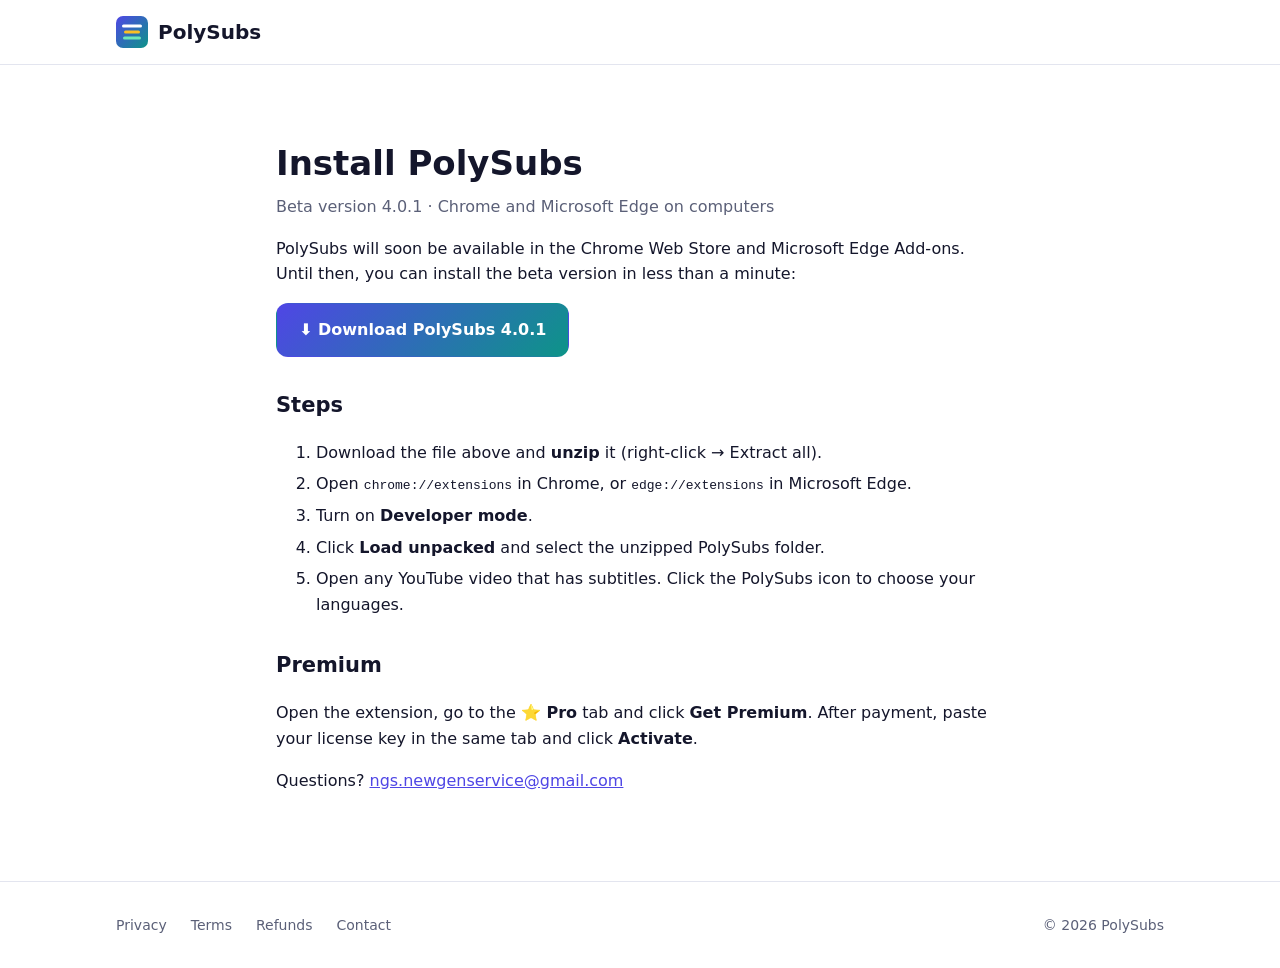
==== install.html @ 2ba151a9 "Add beta download and install guide Co-Authored-By: Claude Opus 5.5 <noreply@anthropic.com> Claude-S" ====
<!doctype html>
<html lang="en">
<head>
  <meta charset="utf-8">
  <meta name="viewport" content="width=device-width, initial-scale=1">
  <title>Install PolySubs</title>
  <meta name="description" content="How to install the PolySubs extension in Chrome or Microsoft Edge.">
  <link rel="icon" href="assets/icon.svg" type="image/svg+xml">
  <link rel="stylesheet" href="assets/style.css">
</head>
<body>
  <header class="top"><div class="wrap"><a class="logo" href="./"><img src="assets/icon.svg" alt="">PolySubs</a></div></header>
  <main class="legal">
    <h1>Install PolySubs</h1>
    <p class="date">Beta version 4.0.1 · Chrome and Microsoft Edge on computers</p>
    <p>PolySubs will soon be available in the Chrome Web Store and Microsoft Edge Add-ons. Until then, you can install the beta version in less than a minute:</p>
    <p><a class="btn primary" href="downloads/polysubs-4.0.1.zip" download>⬇ Download PolySubs 4.0.1</a></p>
    <h2>Steps</h2>
    <ol>
      <li>Download the file above and <strong>unzip</strong> it (right-click → Extract all).</li>
      <li>Open <code>chrome://extensions</code> in Chrome, or <code>edge://extensions</code> in Microsoft Edge.</li>
      <li>Turn on <strong>Developer mode</strong>.</li>
      <li>Click <strong>Load unpacked</strong> and select the unzipped PolySubs folder.</li>
      <li>Open any YouTube video that has subtitles. Click the PolySubs icon to choose your languages.</li>
    </ol>
    <h2>Premium</h2>
    <p>Open the extension, go to the <strong>⭐ Pro</strong> tab and click <strong>Get Premium</strong>. After payment, paste your license key in the same tab and click <strong>Activate</strong>.</p>
    <p>Questions? <a href="mailto:ngs.newgenservice@gmail.com">ngs.newgenservice@gmail.com</a></p>
  </main>
  <footer><div class="wrap"><a href="privacy.html">Privacy</a><a href="terms.html">Terms</a><a href="refund.html">Refunds</a><a href="mailto:ngs.newgenservice@gmail.com">Contact</a><span class="copy">© 2026 PolySubs</span></div></footer>
</body>
</html>
---- assets/style.css ----
:root {
  --bg: #ffffff;
  --bg-soft: #f5f6fb;
  --text: #14162b;
  --muted: #5b6078;
  --line: #e3e5ef;
  --brand: #4f46e5;
  --brand-2: #0d9488;
  --card: #ffffff;
  --shadow: 0 10px 30px rgba(20, 22, 43, 0.08);
  --radius: 18px;
}
@media (prefers-color-scheme: dark) {
  :root {
    --bg: #0e1020;
    --bg-soft: #151830;
    --text: #eef0fb;
    --muted: #a3a8c3;
    --line: #262a48;
    --brand: #818cf8;
    --brand-2: #2dd4bf;
    --card: #151830;
    --shadow: 0 10px 30px rgba(0, 0, 0, 0.35);
  }
}

* { box-sizing: border-box; }
html { scroll-behavior: smooth; }
body {
  margin: 0;
  background: var(--bg);
  color: var(--text);
  font-family: system-ui, -apple-system, "Segoe UI", Roboto, "Noto Sans", "Noto Sans Arabic", "Noto Sans Devanagari", "PingFang SC", "Microsoft YaHei", sans-serif;
  line-height: 1.6;
  -webkit-font-smoothing: antialiased;
}
a { color: var(--brand); }
img { max-width: 100%; }

.wrap { max-width: 1080px; margin: 0 auto; padding: 0 16px; }

/* Header */
header.top {
  position: sticky; top: 0; z-index: 10;
  background: color-mix(in srgb, var(--bg) 88%, transparent);
  backdrop-filter: blur(10px);
  border-bottom: 1px solid var(--line);
}
.top .wrap { display: flex; align-items: center; gap: 16px; height: 64px; }
.logo { display: flex; align-items: center; gap: 10px; font-weight: 800; font-size: 20px; color: var(--text); text-decoration: none; }
.logo img { width: 32px; height: 32px; }
nav.links { display: flex; gap: 20px; margin-inline-start: auto; }
nav.links a { color: var(--muted); text-decoration: none; font-weight: 500; }
nav.links a:hover { color: var(--text); }
.lang-pick select {
  background: var(--bg-soft); color: var(--text);
  border: 1px solid var(--line); border-radius: 10px;
  padding: 6px 10px; font: inherit; font-size: 14px;
}
@media (max-width: 720px) { nav.links { display: none; } .lang-pick { margin-inline-start: auto; } }

/* Buttons */
.btn {
  display: inline-flex; align-items: center; justify-content: center; gap: 8px;
  padding: 13px 22px; border-radius: 12px; font-weight: 700; text-decoration: none;
  border: 1px solid transparent; cursor: pointer; font: inherit; font-weight: 700;
}
.btn.primary { background: linear-gradient(135deg, var(--brand), var(--brand-2)); color: #fff; }
.btn.ghost { border-color: var(--line); color: var(--text); background: var(--card); }
.btn.disabled { opacity: .65; pointer-events: none; }
.btn.full { width: 100%; }

/* Hero */
.hero { padding: 72px 0 56px; background: radial-gradient(1000px 400px at 50% -10%, color-mix(in srgb, var(--brand) 18%, transparent), transparent); }
.hero .wrap { display: grid; grid-template-columns: 1.05fr 1fr; gap: 48px; align-items: center; }
.tag { display: inline-block; padding: 6px 12px; border-radius: 999px; background: var(--bg-soft); border: 1px solid var(--line); color: var(--muted); font-size: 14px; font-weight: 600; }
.hero h1 { font-size: clamp(32px, 5vw, 52px); line-height: 1.12; margin: 16px 0; letter-spacing: -0.02em; }
.hero p.sub { font-size: 18px; color: var(--muted); margin: 0 0 28px; }
.cta-row { display: flex; flex-wrap: wrap; gap: 12px; }
@media (max-width: 880px) { .hero .wrap { grid-template-columns: 1fr; } }

/* Demo subtitle box */
.demo {
  border-radius: 22px; padding: 22px; box-shadow: var(--shadow);
  background: linear-gradient(160deg, #1f2340, #0b0d1a);
  position: relative; overflow: hidden;
}
.demo .screen { aspect-ratio: 16 / 9; border-radius: 14px; background: linear-gradient(135deg, #334155, #1e293b 60%, #0f766e); position: relative; display: flex; align-items: flex-end; justify-content: center; padding: 14px; }
.demo .box { width: 100%; background: rgba(15, 17, 32, .82); border-radius: 14px; padding: 10px 14px; text-align: center; backdrop-filter: blur(4px); }
.demo .ln { padding: 4px 0; font-weight: 600; font-size: clamp(12px, 1.6vw, 16px); }
.demo .ln + .ln { border-top: 1px solid rgba(255,255,255,.08); }
.demo .ln.o { color: #fff; }
.demo .ln.a { color: #fbbf24; direction: rtl; }
.demo .ln.b { color: #6ee7b7; }
.demo .ln.c { color: #93c5fd; }
.demo .word { text-decoration: underline dotted; text-underline-offset: 4px; }

/* Sections */
section.block { padding: 72px 0; }
section.block.soft { background: var(--bg-soft); }
h2.title { font-size: clamp(26px, 3.4vw, 36px); text-align: center; margin: 0 0 32px; letter-spacing: -0.01em; }
p.lead { text-align: center; color: var(--muted); margin: -24px 0 40px; }

.grid { display: grid; grid-template-columns: repeat(3, 1fr); gap: 20px; }
@media (max-width: 880px) { .grid { grid-template-columns: 1fr 1fr; } }
@media (max-width: 560px) { .grid { grid-template-columns: 1fr; } }
.card { background: var(--card); border: 1px solid var(--line); border-radius: var(--radius); padding: 24px; }
.card .ico { width: 44px; height: 44px; border-radius: 12px; display: grid; place-items: center; font-size: 22px; background: var(--bg-soft); margin-bottom: 14px; }
.card h3 { margin: 0 0 6px; font-size: 18px; }
.card p { margin: 0; color: var(--muted); }

.steps { display: grid; grid-template-columns: repeat(3, 1fr); gap: 20px; counter-reset: s; }
@media (max-width: 720px) { .steps { grid-template-columns: 1fr; } }
.steps .card::before { counter-increment: s; content: counter(s); display: grid; place-items: center; width: 36px; height: 36px; border-radius: 50%; background: linear-gradient(135deg, var(--brand), var(--brand-2)); color: #fff; font-weight: 800; margin-bottom: 12px; }

/* Pricing */
.plans { display: grid; grid-template-columns: 1fr 1fr; gap: 24px; max-width: 820px; margin: 0 auto; }
@media (max-width: 720px) { .plans { grid-template-columns: 1fr; } }
.plan { display: flex; flex-direction: column; }
.plan.pro { border: 2px solid var(--brand); position: relative; }
.badge { position: absolute; top: -14px; inset-inline-start: 24px; background: linear-gradient(135deg, var(--brand), var(--brand-2)); color: #fff; font-size: 13px; font-weight: 700; padding: 5px 12px; border-radius: 999px; }
.plan h3 { font-size: 20px; }
.price { font-size: 44px; font-weight: 800; margin: 8px 0 0; letter-spacing: -0.02em; }
.price small { font-size: 16px; color: var(--muted); font-weight: 600; }
.price-alt { color: var(--muted); margin: 2px 0 18px; min-height: 1.6em; }
.plan ul { list-style: none; padding: 0; margin: 0 0 24px; flex: 1; }
.plan li { padding: 7px 0; padding-inline-start: 28px; position: relative; }
.plan li::before { content: "✓"; position: absolute; inset-inline-start: 0; color: var(--brand-2); font-weight: 800; }
.note { text-align: center; color: var(--muted); font-size: 14px; margin-top: 20px; }

/* FAQ */
.faq { max-width: 760px; margin: 0 auto; }
.faq details { background: var(--card); border: 1px solid var(--line); border-radius: 14px; padding: 16px 20px; margin-bottom: 12px; }
.faq summary { cursor: pointer; font-weight: 700; }
.faq details p { color: var(--muted); margin: 10px 0 0; }

/* Footer */
footer { border-top: 1px solid var(--line); padding: 32px 0; color: var(--muted); font-size: 14px; }
footer .wrap { display: flex; flex-wrap: wrap; gap: 16px 24px; align-items: center; }
footer a { color: var(--muted); text-decoration: none; }
footer a:hover { color: var(--text); }
footer .copy { margin-inline-start: auto; }

/* Legal pages */
.legal { max-width: 760px; margin: 0 auto; padding: 48px 16px 72px; }
.legal h1 { font-size: 34px; margin-bottom: 4px; }
.legal .date { color: var(--muted); margin-top: 0; }
.legal h2 { font-size: 21px; margin-top: 32px; }
.legal li { margin: 6px 0; }
.howto { margin: 14px 0 0; font-size: 15px; }
.howto a { font-weight: 600; }
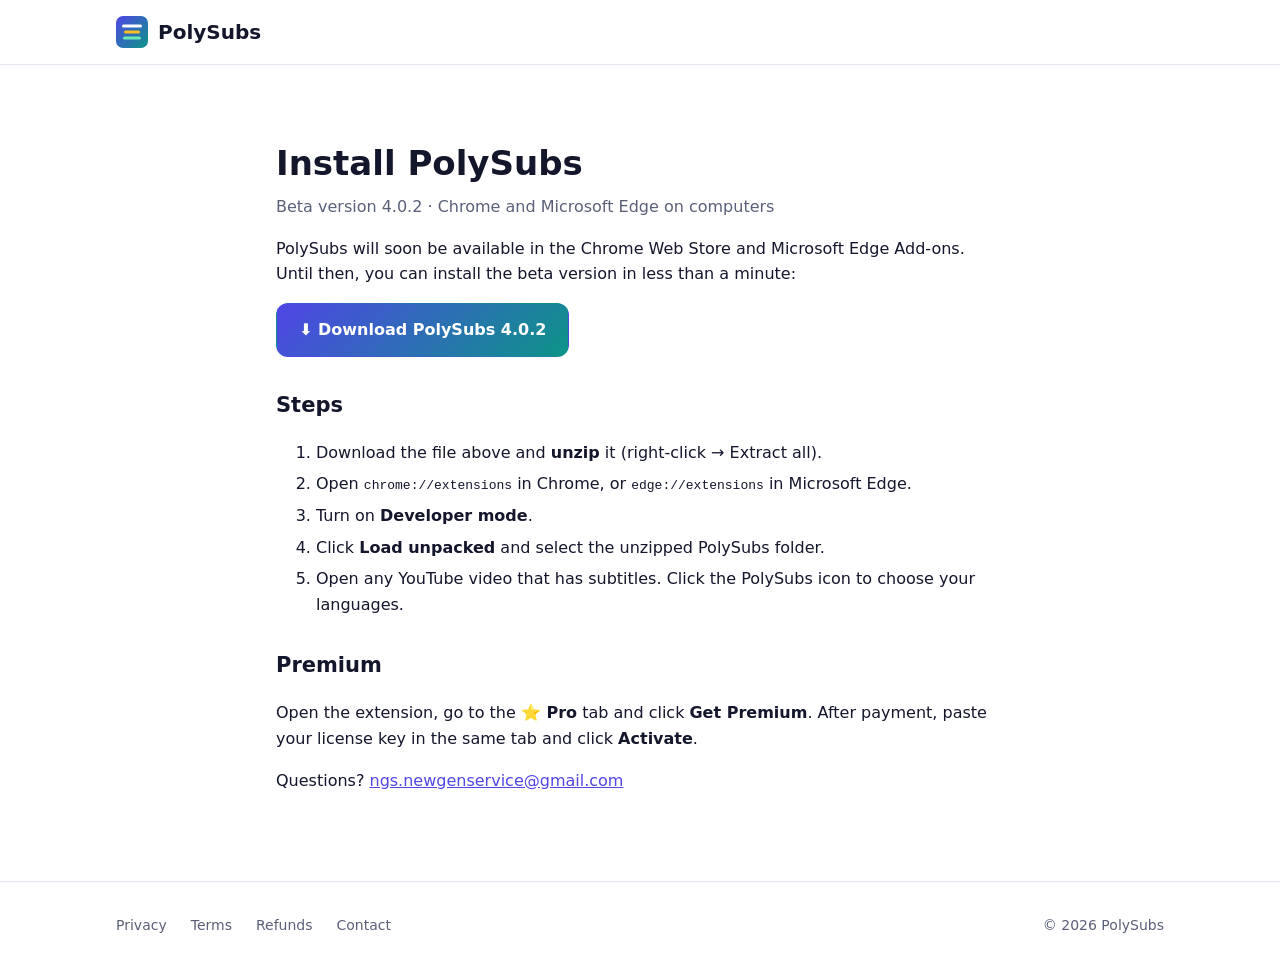
==== commit 841f3bb5: "Download PolySubs 4.0.2 Co-Authored-By: Claude Opus 5.5 <noreply@anthropic.com> Claude-Session: http" ====
--- a/install.html
+++ b/install.html
@@ -12,9 +12,9 @@
   <header class="top"><div class="wrap"><a class="logo" href="./"><img src="assets/icon.svg" alt="">PolySubs</a></div></header>
   <main class="legal">
     <h1>Install PolySubs</h1>
-    <p class="date">Beta version 4.0.1 · Chrome and Microsoft Edge on computers</p>
+    <p class="date">Beta version 4.0.2 · Chrome and Microsoft Edge on computers</p>
     <p>PolySubs will soon be available in the Chrome Web Store and Microsoft Edge Add-ons. Until then, you can install the beta version in less than a minute:</p>
-    <p><a class="btn primary" href="downloads/polysubs-4.0.1.zip" download>⬇ Download PolySubs 4.0.1</a></p>
+    <p><a class="btn primary" href="downloads/polysubs-4.0.2.zip" download>⬇ Download PolySubs 4.0.2</a></p>
     <h2>Steps</h2>
     <ol>
       <li>Download the file above and <strong>unzip</strong> it (right-click → Extract all).</li>
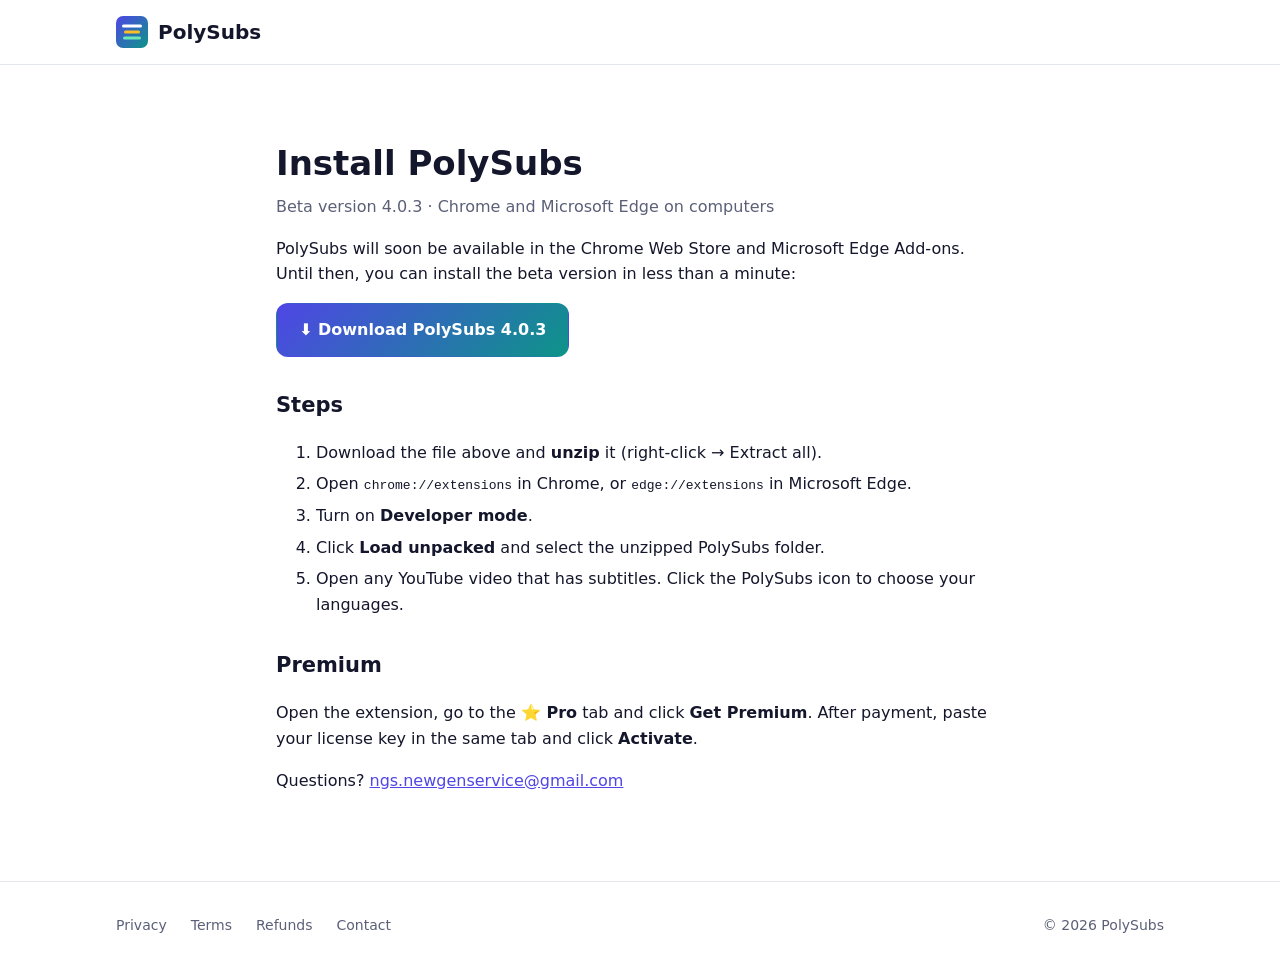
==== commit 69251cb4: "Download public build 4.0.3 Co-Authored-By: Claude Opus 5.5 <noreply@anthropic.com> Claude-Session: " ====
--- a/install.html
+++ b/install.html
@@ -12,9 +12,9 @@
   <header class="top"><div class="wrap"><a class="logo" href="./"><img src="assets/icon.svg" alt="">PolySubs</a></div></header>
   <main class="legal">
     <h1>Install PolySubs</h1>
-    <p class="date">Beta version 4.0.2 · Chrome and Microsoft Edge on computers</p>
+    <p class="date">Beta version 4.0.3 · Chrome and Microsoft Edge on computers</p>
     <p>PolySubs will soon be available in the Chrome Web Store and Microsoft Edge Add-ons. Until then, you can install the beta version in less than a minute:</p>
-    <p><a class="btn primary" href="downloads/polysubs-4.0.2.zip" download>⬇ Download PolySubs 4.0.2</a></p>
+    <p><a class="btn primary" href="downloads/polysubs-4.0.3.zip" download>⬇ Download PolySubs 4.0.3</a></p>
     <h2>Steps</h2>
     <ol>
       <li>Download the file above and <strong>unzip</strong> it (right-click → Extract all).</li>
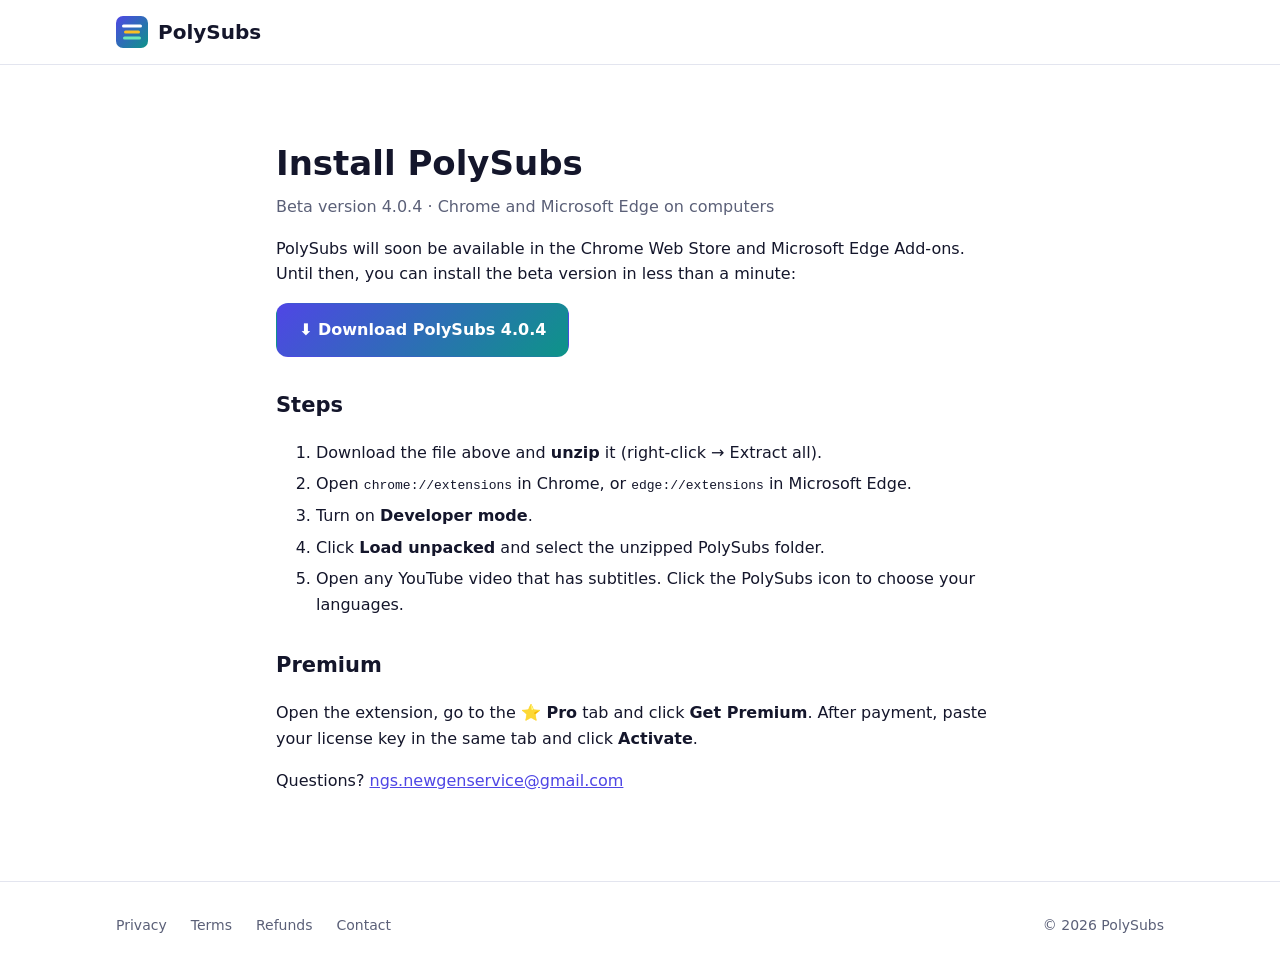
==== commit 446d844a: "Download PolySubs 4.0.4 Co-Authored-By: Claude Opus 5.5 <noreply@anthropic.com> Claude-Session: http" ====
--- a/install.html
+++ b/install.html
@@ -12,9 +12,9 @@
   <header class="top"><div class="wrap"><a class="logo" href="./"><img src="assets/icon.svg" alt="">PolySubs</a></div></header>
   <main class="legal">
     <h1>Install PolySubs</h1>
-    <p class="date">Beta version 4.0.3 · Chrome and Microsoft Edge on computers</p>
+    <p class="date">Beta version 4.0.4 · Chrome and Microsoft Edge on computers</p>
     <p>PolySubs will soon be available in the Chrome Web Store and Microsoft Edge Add-ons. Until then, you can install the beta version in less than a minute:</p>
-    <p><a class="btn primary" href="downloads/polysubs-4.0.3.zip" download>⬇ Download PolySubs 4.0.3</a></p>
+    <p><a class="btn primary" href="downloads/polysubs-4.0.4.zip" download>⬇ Download PolySubs 4.0.4</a></p>
     <h2>Steps</h2>
     <ol>
       <li>Download the file above and <strong>unzip</strong> it (right-click → Extract all).</li>
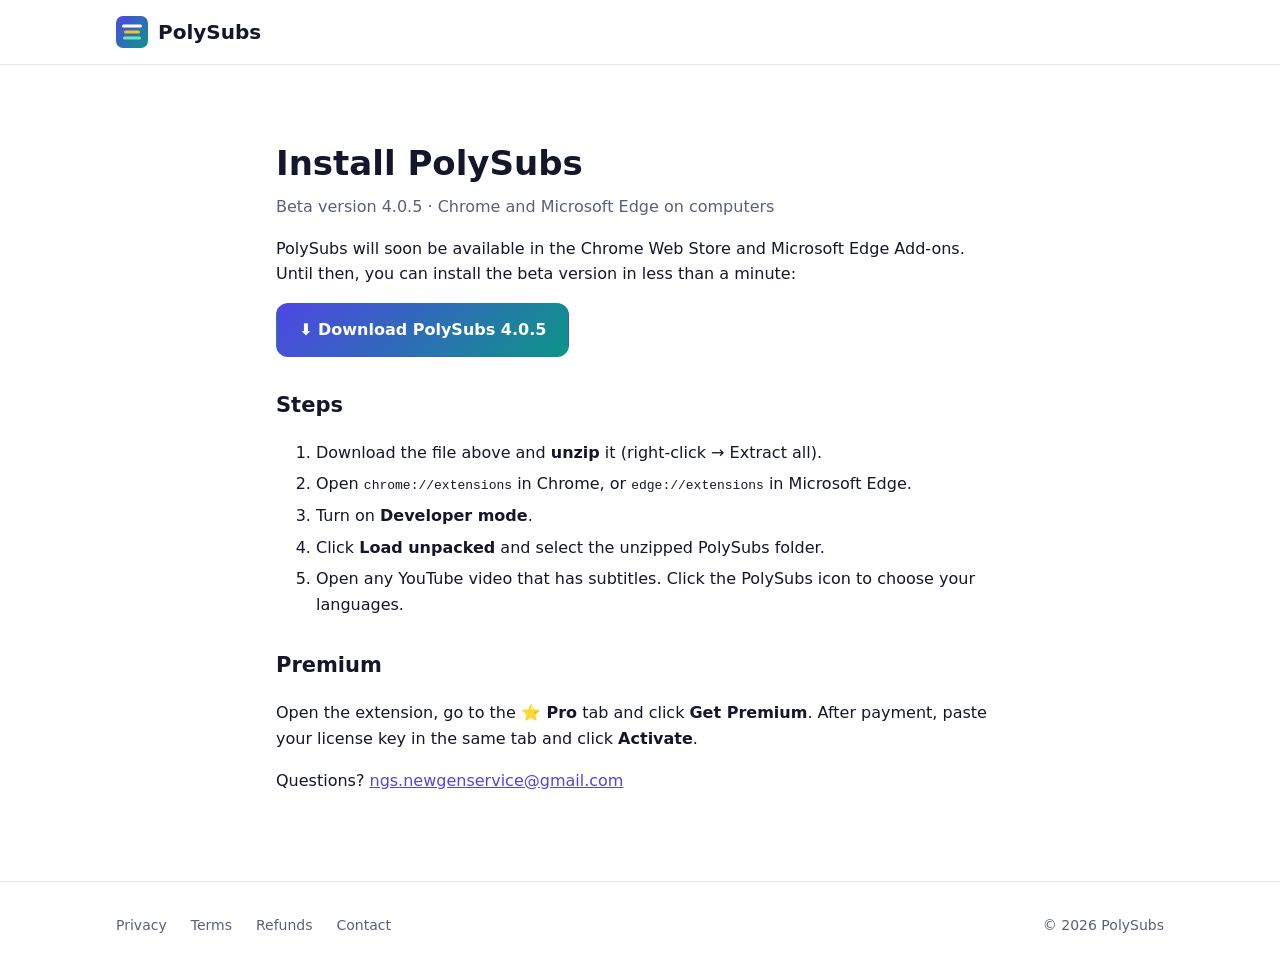
==== commit 1ecbcaa3: "Uninstall feedback page; download PolySubs 4.0.5 Co-Authored-By: Claude Opus 5.5 <noreply@anthropic." ====
--- a/install.html
+++ b/install.html
@@ -12,9 +12,9 @@
   <header class="top"><div class="wrap"><a class="logo" href="./"><img src="assets/icon.svg" alt="">PolySubs</a></div></header>
   <main class="legal">
     <h1>Install PolySubs</h1>
-    <p class="date">Beta version 4.0.4 · Chrome and Microsoft Edge on computers</p>
+    <p class="date">Beta version 4.0.5 · Chrome and Microsoft Edge on computers</p>
     <p>PolySubs will soon be available in the Chrome Web Store and Microsoft Edge Add-ons. Until then, you can install the beta version in less than a minute:</p>
-    <p><a class="btn primary" href="downloads/polysubs-4.0.4.zip" download>⬇ Download PolySubs 4.0.4</a></p>
+    <p><a class="btn primary" href="downloads/polysubs-4.0.5.zip" download>⬇ Download PolySubs 4.0.5</a></p>
     <h2>Steps</h2>
     <ol>
       <li>Download the file above and <strong>unzip</strong> it (right-click → Extract all).</li>
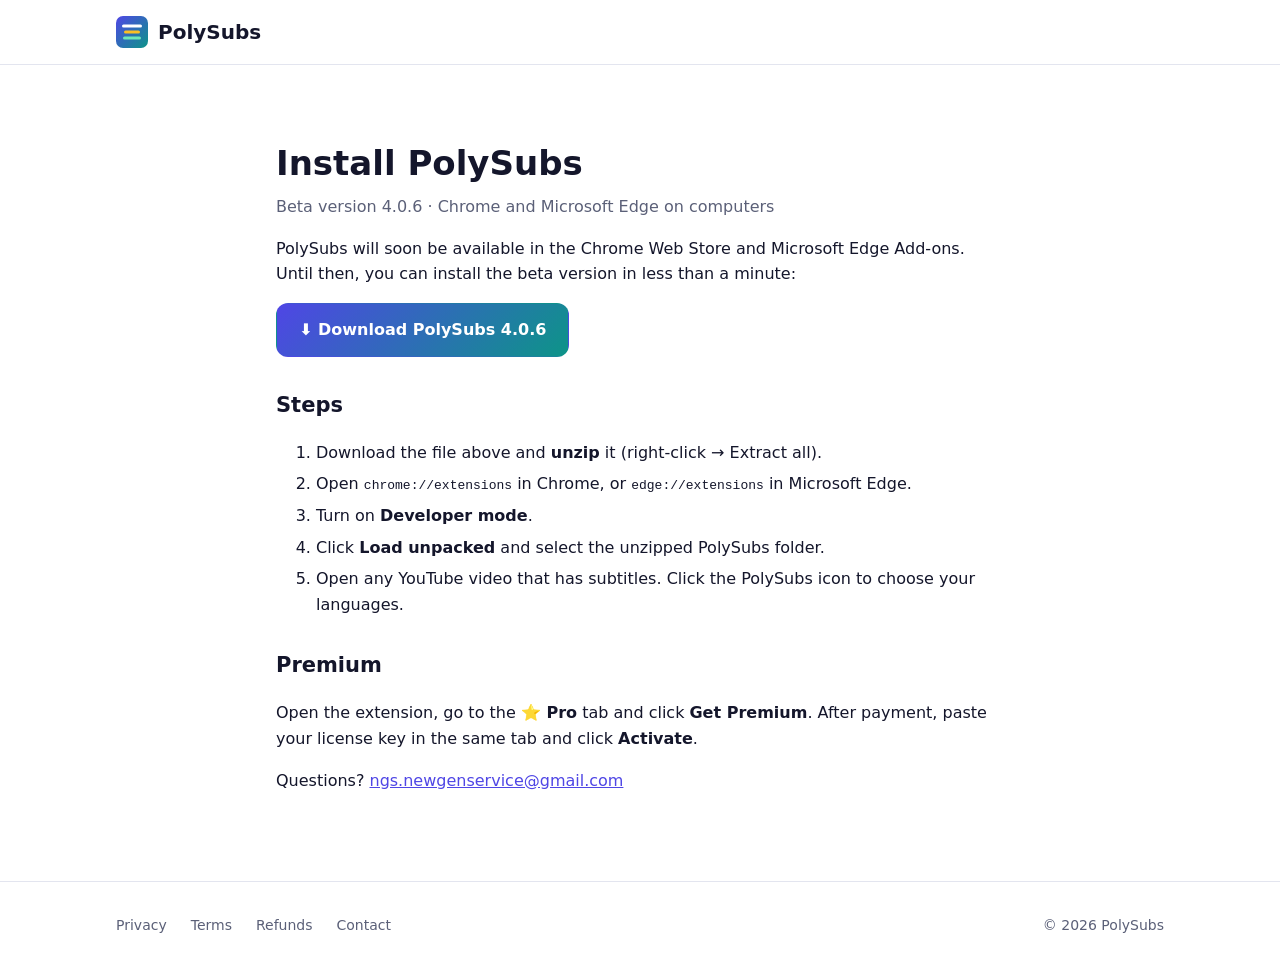
==== commit 20d0821a: "Download PolySubs 4.0.6 Co-Authored-By: Claude Opus 5.5 <noreply@anthropic.com> Claude-Session: http" ====
--- a/install.html
+++ b/install.html
@@ -12,9 +12,9 @@
   <header class="top"><div class="wrap"><a class="logo" href="./"><img src="assets/icon.svg" alt="">PolySubs</a></div></header>
   <main class="legal">
     <h1>Install PolySubs</h1>
-    <p class="date">Beta version 4.0.5 · Chrome and Microsoft Edge on computers</p>
+    <p class="date">Beta version 4.0.6 · Chrome and Microsoft Edge on computers</p>
     <p>PolySubs will soon be available in the Chrome Web Store and Microsoft Edge Add-ons. Until then, you can install the beta version in less than a minute:</p>
-    <p><a class="btn primary" href="downloads/polysubs-4.0.5.zip" download>⬇ Download PolySubs 4.0.5</a></p>
+    <p><a class="btn primary" href="downloads/polysubs-4.0.6.zip" download>⬇ Download PolySubs 4.0.6</a></p>
     <h2>Steps</h2>
     <ol>
       <li>Download the file above and <strong>unzip</strong> it (right-click → Extract all).</li>
